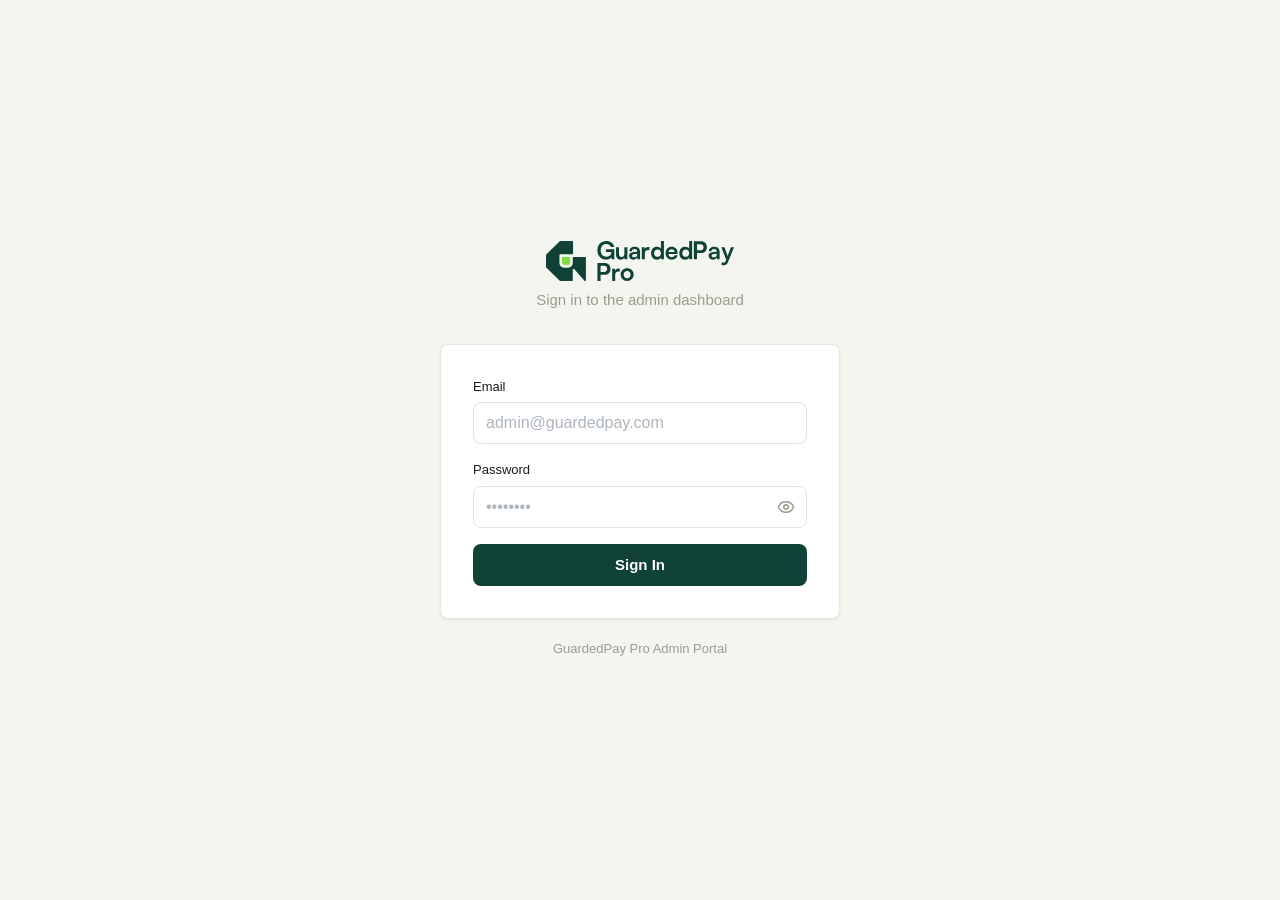
==== index.html @ c4274b9d "Blue design admin dashboard — static preview for UI/UX designer" ====
<!doctype html>
<html lang="en">
  <head>
    <meta charset="UTF-8" />
    <meta name="viewport" content="width=device-width, initial-scale=1.0" />
    <title>GuardedPay Admin Dashboard</title>
    <script type="module" crossorigin src="/assets/index-whF6c4AJ.js"></script>
    <link rel="stylesheet" crossorigin href="/assets/index-BSn85SAq.css">
  </head>
  <body>
    <div id="root"></div>
  </body>
</html>
---- assets/index-BSn85SAq.css ----
@import"https://fonts.googleapis.com/css2?family=Inter:wght@300;400;500;600;700;800;900&display=swap";:root{--gp-green: #27AE60;--gp-green-light: #EAFAF1;--gp-red: #E74C3C;--gp-red-light: #FDEDEC;--gp-orange: #E67E22;--gp-orange-light: #FEF9E7;--gp-white: #FFFFFF;--gp-gray-50: #F5F5F0;--gp-gray-100: #F0F0EA;--gp-gray-200: #E8E8E0;--gp-gray-300: #DEE2E6;--gp-gray-400: #ADB5BD;--gp-gray-500: #6C757D;--gp-gray-600: #495057;--gp-gray-700: #343A40;--gp-gray-800: #212529;--gp-forest: #0F4136;--gp-forest-dark: #0F3D24;--gp-accent: #5BBF4A;--gp-accent-light: #7ED957;--gp-cream: #F5F5F0;--gp-navy: var(--gp-forest);--gp-navy-light: var(--gp-forest-dark);--gp-navy-dark: #0A2D20;--gp-blue: var(--gp-accent);--gp-blue-light: rgba(91, 191, 74, .1);--gp-gray: #9B9B8F;--gp-black: #1A1A1A;--gp-error: #D94040;--gp-warning: #E8A830;--gp-success: #3DA63D;--gp-info: #4A7C8A;--shadow-sm: 0 1px 2px rgba(15, 65, 54, .05);--shadow-md: 0 1px 3px rgba(15, 65, 54, .1), 0 1px 2px rgba(15, 65, 54, .06);--shadow-lg: 0 4px 12px rgba(15, 65, 54, .08);--radius-sm: 4px;--radius-md: 8px;--radius-lg: 12px;--font-primary: -apple-system, BlinkMacSystemFont, "Segoe UI", Roboto, "Helvetica Neue", Arial, sans-serif;--font-family: var(--font-primary);--font-mono: "SF Mono", "Fira Code", "Fira Mono", "Roboto Mono", monospace}body{font-family:var(--font-family);-webkit-font-smoothing:antialiased;-moz-osx-font-smoothing:grayscale}@keyframes gp-pulse{0%,to{opacity:.6}50%{opacity:1}}@keyframes gp-shimmer{0%{background-position:-200% 0}to{background-position:200% 0}}.gp-skeleton{background:linear-gradient(90deg,#e8e8e0 25%,#f0f0ea,#e8e8e0 75%);border-radius:var(--radius-sm);animation:gp-shimmer 1.5s ease-in-out infinite}.gp-badge{display:inline-flex;align-items:center;padding:2px 10px;border-radius:12px;font-size:11px;font-weight:600;line-height:18px;white-space:nowrap}.gp-badge-captured,.gp-badge-completed{background:#3da63d1a;color:var(--gp-success)}.gp-badge-pending{background:#e8a8301a;color:var(--gp-warning)}.gp-badge-failed,.gp-badge-declined{background:#d940401a;color:var(--gp-error)}.gp-badge-refunded{background:#4a7c8a1a;color:var(--gp-info)}.gp-badge-received{background:#e8a8301a;color:var(--gp-warning)}.gp-badge-under_review{background:#4a7c8a1a;color:var(--gp-info)}.gp-badge-won{background:#3da63d1a;color:var(--gp-success)}.gp-badge-lost{background:#d940401a;color:var(--gp-error)}.gp-badge-approved{background:#4a7c8a1a;color:var(--gp-info)}.gp-badge-processing{background:#e8a8301a;color:var(--gp-warning)}.gp-card{background:var(--gp-white);border:1px solid var(--gp-gray-200);border-radius:var(--radius-md);box-shadow:var(--shadow-sm);transition:box-shadow .15s ease}.gp-card:hover{box-shadow:0 4px 12px #0f413614}.gp-stat-card{background:var(--gp-white);border:1px solid var(--gp-gray-200);border-radius:var(--radius-md);padding:20px 24px;box-shadow:var(--shadow-sm);transition:box-shadow .15s ease}.gp-stat-card:hover{box-shadow:0 4px 12px #0f413614}.gp-stat-label{font-size:12px;font-weight:500;color:var(--gp-gray-500);text-transform:uppercase;letter-spacing:.5px;margin-bottom:12px}.gp-stat-value{font-size:32px;font-weight:700;color:var(--gp-gray-800);font-family:var(--font-mono);line-height:1}.gp-stat-sub{font-size:13px;color:var(--gp-gray-500);margin-top:8px}.gp-table{width:100%;font-size:14px}.gp-table th{font-size:12px;font-weight:600;color:var(--gp-gray-500);text-transform:uppercase;letter-spacing:.5px;padding:12px 16px;border-bottom:2px solid var(--gp-gray-200);text-align:left}.gp-table th.right{text-align:right}.gp-table th.center{text-align:center}.gp-table td{font-size:14px;color:var(--gp-gray-600);padding:12px 16px;border-bottom:1px solid var(--gp-gray-100)}.gp-table td.right{text-align:right}.gp-table td.center{text-align:center}.gp-table td.mono{font-family:var(--font-mono);color:var(--gp-gray-800)}.gp-table tbody tr{transition:background-color .1s ease}.gp-table tbody tr:hover{background:var(--gp-gray-50)}.gp-btn-primary{background:var(--gp-forest);color:#fff;padding:8px 16px;border-radius:var(--radius-md);font-size:14px;font-weight:500;border:none;cursor:pointer;transition:all .15s ease}.gp-btn-primary:hover{background:var(--gp-forest-dark);box-shadow:var(--shadow-md)}.gp-btn-secondary{background:var(--gp-white);color:var(--gp-gray-700);padding:8px 16px;border-radius:var(--radius-md);font-size:14px;font-weight:500;border:1px solid var(--gp-gray-300);cursor:pointer;transition:all .15s ease}.gp-btn-secondary:hover{background:var(--gp-gray-50);border-color:var(--gp-gray-400)}.gp-btn-danger{background:var(--gp-error);color:#fff;padding:8px 16px;border-radius:var(--radius-md);font-size:14px;font-weight:500;border:none;cursor:pointer;transition:all .15s ease}.gp-btn-danger:hover{background:#c0392b}.gp-input{background:var(--gp-white);border:1px solid var(--gp-gray-300);border-radius:var(--radius-md);padding:8px 12px;font-size:14px;color:var(--gp-gray-800);transition:border-color .15s ease,box-shadow .15s ease;width:100%}.gp-input::-moz-placeholder{color:var(--gp-gray-400)}.gp-input::placeholder{color:var(--gp-gray-400)}.gp-input:focus{outline:none;border-color:var(--gp-accent);box-shadow:0 0 0 3px #5bbf4a26}.gp-page-title{font-size:24px;font-weight:600;color:var(--gp-gray-800)}.gp-page-subtitle{font-size:14px;color:var(--gp-gray-500);margin-top:4px}.gp-section-title{font-size:14px;font-weight:600;color:var(--gp-gray-700);text-transform:uppercase;letter-spacing:.5px}.gp-money{font-family:var(--font-mono);color:var(--gp-gray-800)}.gp-money-positive{font-family:var(--font-mono);color:var(--gp-success)}.gp-money-negative{font-family:var(--font-mono);color:var(--gp-error)}.gp-cb-safe{color:var(--gp-success);background:#3da63d1a}.gp-cb-warn{color:var(--gp-warning);background:#e8a8301a}.gp-cb-danger{color:var(--gp-error);background:#d940401a;animation:gp-pulse 2s ease-in-out infinite}*,:before,:after{--tw-border-spacing-x: 0;--tw-border-spacing-y: 0;--tw-translate-x: 0;--tw-translate-y: 0;--tw-rotate: 0;--tw-skew-x: 0;--tw-skew-y: 0;--tw-scale-x: 1;--tw-scale-y: 1;--tw-pan-x: ;--tw-pan-y: ;--tw-pinch-zoom: ;--tw-scroll-snap-strictness: proximity;--tw-gradient-from-position: ;--tw-gradient-via-position: ;--tw-gradient-to-position: ;--tw-ordinal: ;--tw-slashed-zero: ;--tw-numeric-figure: ;--tw-numeric-spacing: ;--tw-numeric-fraction: ;--tw-ring-inset: ;--tw-ring-offset-width: 0px;--tw-ring-offset-color: #fff;--tw-ring-color: rgb(59 130 246 / .5);--tw-ring-offset-shadow: 0 0 #0000;--tw-ring-shadow: 0 0 #0000;--tw-shadow: 0 0 #0000;--tw-shadow-colored: 0 0 #0000;--tw-blur: ;--tw-brightness: ;--tw-contrast: ;--tw-grayscale: ;--tw-hue-rotate: ;--tw-invert: ;--tw-saturate: ;--tw-sepia: ;--tw-drop-shadow: ;--tw-backdrop-blur: ;--tw-backdrop-brightness: ;--tw-backdrop-contrast: ;--tw-backdrop-grayscale: ;--tw-backdrop-hue-rotate: ;--tw-backdrop-invert: ;--tw-backdrop-opacity: ;--tw-backdrop-saturate: ;--tw-backdrop-sepia: ;--tw-contain-size: ;--tw-contain-layout: ;--tw-contain-paint: ;--tw-contain-style: }::backdrop{--tw-border-spacing-x: 0;--tw-border-spacing-y: 0;--tw-translate-x: 0;--tw-translate-y: 0;--tw-rotate: 0;--tw-skew-x: 0;--tw-skew-y: 0;--tw-scale-x: 1;--tw-scale-y: 1;--tw-pan-x: ;--tw-pan-y: ;--tw-pinch-zoom: ;--tw-scroll-snap-strictness: proximity;--tw-gradient-from-position: ;--tw-gradient-via-position: ;--tw-gradient-to-position: ;--tw-ordinal: ;--tw-slashed-zero: ;--tw-numeric-figure: ;--tw-numeric-spacing: ;--tw-numeric-fraction: ;--tw-ring-inset: ;--tw-ring-offset-width: 0px;--tw-ring-offset-color: #fff;--tw-ring-color: rgb(59 130 246 / .5);--tw-ring-offset-shadow: 0 0 #0000;--tw-ring-shadow: 0 0 #0000;--tw-shadow: 0 0 #0000;--tw-shadow-colored: 0 0 #0000;--tw-blur: ;--tw-brightness: ;--tw-contrast: ;--tw-grayscale: ;--tw-hue-rotate: ;--tw-invert: ;--tw-saturate: ;--tw-sepia: ;--tw-drop-shadow: ;--tw-backdrop-blur: ;--tw-backdrop-brightness: ;--tw-backdrop-contrast: ;--tw-backdrop-grayscale: ;--tw-backdrop-hue-rotate: ;--tw-backdrop-invert: ;--tw-backdrop-opacity: ;--tw-backdrop-saturate: ;--tw-backdrop-sepia: ;--tw-contain-size: ;--tw-contain-layout: ;--tw-contain-paint: ;--tw-contain-style: }*,:before,:after{box-sizing:border-box;border-width:0;border-style:solid;border-color:#e5e7eb}:before,:after{--tw-content: ""}html,:host{line-height:1.5;-webkit-text-size-adjust:100%;-moz-tab-size:4;-o-tab-size:4;tab-size:4;font-family:ui-sans-serif,system-ui,sans-serif,"Apple Color Emoji","Segoe UI Emoji",Segoe UI Symbol,"Noto Color Emoji";font-feature-settings:normal;font-variation-settings:normal;-webkit-tap-highlight-color:transparent}body{margin:0;line-height:inherit}hr{height:0;color:inherit;border-top-width:1px}abbr:where([title]){-webkit-text-decoration:underline dotted;text-decoration:underline dotted}h1,h2,h3,h4,h5,h6{font-size:inherit;font-weight:inherit}a{color:inherit;text-decoration:inherit}b,strong{font-weight:bolder}code,kbd,samp,pre{font-family:ui-monospace,SFMono-Regular,Menlo,Monaco,Consolas,Liberation Mono,Courier New,monospace;font-feature-settings:normal;font-variation-settings:normal;font-size:1em}small{font-size:80%}sub,sup{font-size:75%;line-height:0;position:relative;vertical-align:baseline}sub{bottom:-.25em}sup{top:-.5em}table{text-indent:0;border-color:inherit;border-collapse:collapse}button,input,optgroup,select,textarea{font-family:inherit;font-feature-settings:inherit;font-variation-settings:inherit;font-size:100%;font-weight:inherit;line-height:inherit;letter-spacing:inherit;color:inherit;margin:0;padding:0}button,select{text-transform:none}button,input:where([type=button]),input:where([type=reset]),input:where([type=submit]){-webkit-appearance:button;background-color:transparent;background-image:none}:-moz-focusring{outline:auto}:-moz-ui-invalid{box-shadow:none}progress{vertical-align:baseline}::-webkit-inner-spin-button,::-webkit-outer-spin-button{height:auto}[type=search]{-webkit-appearance:textfield;outline-offset:-2px}::-webkit-search-decoration{-webkit-appearance:none}::-webkit-file-upload-button{-webkit-appearance:button;font:inherit}summary{display:list-item}blockquote,dl,dd,h1,h2,h3,h4,h5,h6,hr,figure,p,pre{margin:0}fieldset{margin:0;padding:0}legend{padding:0}ol,ul,menu{list-style:none;margin:0;padding:0}dialog{padding:0}textarea{resize:vertical}input::-moz-placeholder,textarea::-moz-placeholder{opacity:1;color:#9ca3af}input::placeholder,textarea::placeholder{opacity:1;color:#9ca3af}button,[role=button]{cursor:pointer}:disabled{cursor:default}img,svg,video,canvas,audio,iframe,embed,object{display:block;vertical-align:middle}img,video{max-width:100%;height:auto}[hidden]:where(:not([hidden=until-found])){display:none}:root{--stripe-purple: 99 91 255;--stripe-purple-dark: 82 74 230;--stripe-purple-light: 118 110 255;--slate-950: 2 6 23;--background: 250 250 252;--foreground: 15 23 42;--border: 226 232 240;--card: 255 255 255;--muted: 248 250 252;--success: 16 185 129;--warning: 245 158 11;--destructive: 239 68 68;--blue: 59 130 246;--indigo: 99 102 241;--purple: 168 85 247;--pink: 236 72 153;--radius: 12px}.dark{--background: 15 23 42;--foreground: 248 250 252;--border: 51 65 85;--card: 30 41 59;--muted: 51 65 85}body{background-color:rgb(var(--background));color:rgb(var(--foreground));font-family:Inter,-apple-system,BlinkMacSystemFont,Segoe UI,sans-serif;-webkit-font-smoothing:antialiased;-moz-osx-font-smoothing:grayscale;font-feature-settings:"cv02","cv03","cv04","cv11"}input,select,textarea{font-size:16px!important}*{-webkit-tap-highlight-color:transparent}.sr-only{position:absolute;width:1px;height:1px;padding:0;margin:-1px;overflow:hidden;clip:rect(0,0,0,0);white-space:nowrap;border-width:0}.static{position:static}.fixed{position:fixed}.absolute{position:absolute}.relative{position:relative}.sticky{position:sticky}.inset-0{top:0;right:0;bottom:0;left:0}.bottom-0{bottom:0}.left-2\.5{left:.625rem}.left-4{left:1rem}.right-6{right:1.5rem}.top-0{top:0}.top-20{top:5rem}.z-50{z-index:50}.col-span-2{grid-column:span 2 / span 2}.col-span-full{grid-column:1 / -1}.mx-2{margin-left:.5rem;margin-right:.5rem}.mx-4{margin-left:1rem;margin-right:1rem}.mx-auto{margin-left:auto;margin-right:auto}.-mb-px{margin-bottom:-1px}.mb-1{margin-bottom:.25rem}.mb-2{margin-bottom:.5rem}.mb-3{margin-bottom:.75rem}.mb-4{margin-bottom:1rem}.mb-6{margin-bottom:1.5rem}.mb-8{margin-bottom:2rem}.ml-2{margin-left:.5rem}.ml-4{margin-left:1rem}.ml-auto{margin-left:auto}.mr-2{margin-right:.5rem}.mr-3{margin-right:.75rem}.mt-0\.5{margin-top:.125rem}.mt-1{margin-top:.25rem}.mt-2{margin-top:.5rem}.mt-3{margin-top:.75rem}.mt-4{margin-top:1rem}.mt-6{margin-top:1.5rem}.block{display:block}.inline-block{display:inline-block}.flex{display:flex}.inline-flex{display:inline-flex}.table{display:table}.grid{display:grid}.hidden{display:none}.aspect-\[9\/19\]{aspect-ratio:9/19}.h-0\.5{height:.125rem}.h-10{height:2.5rem}.h-12{height:3rem}.h-14{height:3.5rem}.h-16{height:4rem}.h-2{height:.5rem}.h-20{height:5rem}.h-24{height:6rem}.h-3{height:.75rem}.h-32{height:8rem}.h-4{height:1rem}.h-5{height:1.25rem}.h-6{height:1.5rem}.h-64{height:16rem}.h-8{height:2rem}.h-full{height:100%}.max-h-96{max-height:24rem}.max-h-\[90vh\]{max-height:90vh}.min-h-\[400px\]{min-height:400px}.min-h-screen{min-height:100vh}.w-0\.5{width:.125rem}.w-1\/2{width:50%}.w-10{width:2.5rem}.w-11{width:2.75rem}.w-12{width:3rem}.w-14{width:3.5rem}.w-16{width:4rem}.w-2{width:.5rem}.w-20{width:5rem}.w-24{width:6rem}.w-3{width:.75rem}.w-3\/4{width:75%}.w-32{width:8rem}.w-4{width:1rem}.w-40{width:10rem}.w-48{width:12rem}.w-5{width:1.25rem}.w-6{width:1.5rem}.w-64{width:16rem}.w-72{width:18rem}.w-8{width:2rem}.w-80{width:20rem}.w-auto{width:auto}.w-full{width:100%}.min-w-0{min-width:0px}.min-w-full{min-width:100%}.max-w-3xl{max-width:48rem}.max-w-7xl{max-width:80rem}.max-w-lg{max-width:32rem}.max-w-md{max-width:28rem}.flex-1{flex:1 1 0%}.flex-shrink-0{flex-shrink:0}.translate-x-1{--tw-translate-x: .25rem;transform:translate(var(--tw-translate-x),var(--tw-translate-y)) rotate(var(--tw-rotate)) skew(var(--tw-skew-x)) skewY(var(--tw-skew-y)) scaleX(var(--tw-scale-x)) scaleY(var(--tw-scale-y))}.translate-x-7{--tw-translate-x: 1.75rem;transform:translate(var(--tw-translate-x),var(--tw-translate-y)) rotate(var(--tw-rotate)) skew(var(--tw-skew-x)) skewY(var(--tw-skew-y)) scaleX(var(--tw-scale-x)) scaleY(var(--tw-scale-y))}.transform{transform:translate(var(--tw-translate-x),var(--tw-translate-y)) rotate(var(--tw-rotate)) skew(var(--tw-skew-x)) skewY(var(--tw-skew-y)) scaleX(var(--tw-scale-x)) scaleY(var(--tw-scale-y))}@keyframes pulse{50%{opacity:.5}}.animate-pulse{animation:pulse 2s cubic-bezier(.4,0,.6,1) infinite}@keyframes spin{to{transform:rotate(360deg)}}.animate-spin{animation:spin 1s linear infinite}.cursor-pointer{cursor:pointer}.list-inside{list-style-position:inside}.list-disc{list-style-type:disc}.appearance-none{-webkit-appearance:none;-moz-appearance:none;appearance:none}.grid-cols-1{grid-template-columns:repeat(1,minmax(0,1fr))}.grid-cols-2{grid-template-columns:repeat(2,minmax(0,1fr))}.grid-cols-3{grid-template-columns:repeat(3,minmax(0,1fr))}.grid-cols-4{grid-template-columns:repeat(4,minmax(0,1fr))}.grid-cols-5{grid-template-columns:repeat(5,minmax(0,1fr))}.flex-col{flex-direction:column}.flex-wrap{flex-wrap:wrap}.items-start{align-items:flex-start}.items-end{align-items:flex-end}.items-center{align-items:center}.justify-end{justify-content:flex-end}.justify-center{justify-content:center}.justify-between{justify-content:space-between}.gap-1{gap:.25rem}.gap-2{gap:.5rem}.gap-3{gap:.75rem}.gap-4{gap:1rem}.gap-6{gap:1.5rem}.space-y-2>:not([hidden])~:not([hidden]){--tw-space-y-reverse: 0;margin-top:calc(.5rem * calc(1 - var(--tw-space-y-reverse)));margin-bottom:calc(.5rem * var(--tw-space-y-reverse))}.space-y-3>:not([hidden])~:not([hidden]){--tw-space-y-reverse: 0;margin-top:calc(.75rem * calc(1 - var(--tw-space-y-reverse)));margin-bottom:calc(.75rem * var(--tw-space-y-reverse))}.space-y-4>:not([hidden])~:not([hidden]){--tw-space-y-reverse: 0;margin-top:calc(1rem * calc(1 - var(--tw-space-y-reverse)));margin-bottom:calc(1rem * var(--tw-space-y-reverse))}.space-y-5>:not([hidden])~:not([hidden]){--tw-space-y-reverse: 0;margin-top:calc(1.25rem * calc(1 - var(--tw-space-y-reverse)));margin-bottom:calc(1.25rem * var(--tw-space-y-reverse))}.space-y-6>:not([hidden])~:not([hidden]){--tw-space-y-reverse: 0;margin-top:calc(1.5rem * calc(1 - var(--tw-space-y-reverse)));margin-bottom:calc(1.5rem * var(--tw-space-y-reverse))}.space-y-8>:not([hidden])~:not([hidden]){--tw-space-y-reverse: 0;margin-top:calc(2rem * calc(1 - var(--tw-space-y-reverse)));margin-bottom:calc(2rem * var(--tw-space-y-reverse))}.divide-y>:not([hidden])~:not([hidden]){--tw-divide-y-reverse: 0;border-top-width:calc(1px * calc(1 - var(--tw-divide-y-reverse)));border-bottom-width:calc(1px * var(--tw-divide-y-reverse))}.divide-gray-200>:not([hidden])~:not([hidden]){--tw-divide-opacity: 1;border-color:rgb(229 231 235 / var(--tw-divide-opacity, 1))}.divide-slate-200>:not([hidden])~:not([hidden]){--tw-divide-opacity: 1;border-color:rgb(226 232 240 / var(--tw-divide-opacity, 1))}.divide-slate-800>:not([hidden])~:not([hidden]){--tw-divide-opacity: 1;border-color:rgb(30 41 59 / var(--tw-divide-opacity, 1))}.overflow-hidden{overflow:hidden}.overflow-x-auto{overflow-x:auto}.overflow-y-auto{overflow-y:auto}.truncate{overflow:hidden;text-overflow:ellipsis;white-space:nowrap}.whitespace-nowrap{white-space:nowrap}.whitespace-pre-wrap{white-space:pre-wrap}.break-all{word-break:break-all}.rounded{border-radius:.25rem}.rounded-2xl{border-radius:1rem}.rounded-full{border-radius:9999px}.rounded-lg{border-radius:var(--radius)}.rounded-md{border-radius:calc(var(--radius) - 2px)}.rounded-xl{border-radius:.75rem}.rounded-t{border-top-left-radius:.25rem;border-top-right-radius:.25rem}.rounded-t-2xl{border-top-left-radius:1rem;border-top-right-radius:1rem}.border{border-width:1px}.border-2{border-width:2px}.border-8{border-width:8px}.border-b{border-bottom-width:1px}.border-b-2{border-bottom-width:2px}.border-t{border-top-width:1px}.border-dashed{border-style:dashed}.border-amber-200{--tw-border-opacity: 1;border-color:rgb(253 230 138 / var(--tw-border-opacity, 1))}.border-blue-500\/30{border-color:#3b82f64d}.border-emerald-200{--tw-border-opacity: 1;border-color:rgb(167 243 208 / var(--tw-border-opacity, 1))}.border-emerald-500\/30{border-color:#10b9814d}.border-gray-100{--tw-border-opacity: 1;border-color:rgb(243 244 246 / var(--tw-border-opacity, 1))}.border-gray-200{--tw-border-opacity: 1;border-color:rgb(229 231 235 / var(--tw-border-opacity, 1))}.border-gray-300{--tw-border-opacity: 1;border-color:rgb(209 213 219 / var(--tw-border-opacity, 1))}.border-green-200{--tw-border-opacity: 1;border-color:rgb(187 247 208 / var(--tw-border-opacity, 1))}.border-indigo-200{--tw-border-opacity: 1;border-color:rgb(199 210 254 / var(--tw-border-opacity, 1))}.border-indigo-600{--tw-border-opacity: 1;border-color:rgb(79 70 229 / var(--tw-border-opacity, 1))}.border-primary{--tw-border-opacity: 1;border-color:hsl(var(--primary) / var(--tw-border-opacity, 1))}.border-purple-500\/30{border-color:#a855f74d}.border-red-200{--tw-border-opacity: 1;border-color:rgb(254 202 202 / var(--tw-border-opacity, 1))}.border-red-500\/30{border-color:#ef44444d}.border-red-500\/50{border-color:#ef444480}.border-slate-100{--tw-border-opacity: 1;border-color:rgb(241 245 249 / var(--tw-border-opacity, 1))}.border-slate-200{--tw-border-opacity: 1;border-color:rgb(226 232 240 / var(--tw-border-opacity, 1))}.border-slate-300{--tw-border-opacity: 1;border-color:rgb(203 213 225 / var(--tw-border-opacity, 1))}.border-slate-400\/30{border-color:#94a3b84d}.border-slate-500\/30{border-color:#64748b4d}.border-slate-700\/50{border-color:#33415580}.border-slate-800{--tw-border-opacity: 1;border-color:rgb(30 41 59 / var(--tw-border-opacity, 1))}.border-transparent{border-color:transparent}.border-yellow-200{--tw-border-opacity: 1;border-color:rgb(254 240 138 / var(--tw-border-opacity, 1))}.border-yellow-500\/30{border-color:#eab3084d}.bg-\[\#0B0F19\]{--tw-bg-opacity: 1;background-color:rgb(11 15 25 / var(--tw-bg-opacity, 1))}.bg-\[\#0a0e14\]{--tw-bg-opacity: 1;background-color:rgb(10 14 20 / var(--tw-bg-opacity, 1))}.bg-\[rgb\(var\(--background\)\)\]{background-color:rgb(var(--background))}.bg-amber-50{--tw-bg-opacity: 1;background-color:rgb(255 251 235 / var(--tw-bg-opacity, 1))}.bg-amber-50\/50{background-color:#fffbeb80}.bg-black{--tw-bg-opacity: 1;background-color:rgb(0 0 0 / var(--tw-bg-opacity, 1))}.bg-black\/50{background-color:#00000080}.bg-blue-50{--tw-bg-opacity: 1;background-color:rgb(239 246 255 / var(--tw-bg-opacity, 1))}.bg-blue-500\/10{background-color:#3b82f61a}.bg-blue-600{--tw-bg-opacity: 1;background-color:rgb(37 99 235 / var(--tw-bg-opacity, 1))}.bg-destructive\/10{background-color:hsl(var(--destructive) / .1)}.bg-emerald-50{--tw-bg-opacity: 1;background-color:rgb(236 253 245 / var(--tw-bg-opacity, 1))}.bg-emerald-500{--tw-bg-opacity: 1;background-color:rgb(16 185 129 / var(--tw-bg-opacity, 1))}.bg-emerald-500\/10{background-color:#10b9811a}.bg-gray-100{--tw-bg-opacity: 1;background-color:rgb(243 244 246 / var(--tw-bg-opacity, 1))}.bg-gray-200{--tw-bg-opacity: 1;background-color:rgb(229 231 235 / var(--tw-bg-opacity, 1))}.bg-gray-400{--tw-bg-opacity: 1;background-color:rgb(156 163 175 / var(--tw-bg-opacity, 1))}.bg-gray-50{--tw-bg-opacity: 1;background-color:rgb(249 250 251 / var(--tw-bg-opacity, 1))}.bg-gray-600{--tw-bg-opacity: 1;background-color:rgb(75 85 99 / var(--tw-bg-opacity, 1))}.bg-green-100{--tw-bg-opacity: 1;background-color:rgb(220 252 231 / var(--tw-bg-opacity, 1))}.bg-green-300{--tw-bg-opacity: 1;background-color:rgb(134 239 172 / var(--tw-bg-opacity, 1))}.bg-green-50{--tw-bg-opacity: 1;background-color:rgb(240 253 244 / var(--tw-bg-opacity, 1))}.bg-green-600{--tw-bg-opacity: 1;background-color:rgb(22 163 74 / var(--tw-bg-opacity, 1))}.bg-indigo-100{--tw-bg-opacity: 1;background-color:rgb(224 231 255 / var(--tw-bg-opacity, 1))}.bg-indigo-50{--tw-bg-opacity: 1;background-color:rgb(238 242 255 / var(--tw-bg-opacity, 1))}.bg-indigo-600{--tw-bg-opacity: 1;background-color:rgb(79 70 229 / var(--tw-bg-opacity, 1))}.bg-primary{--tw-bg-opacity: 1;background-color:hsl(var(--primary) / var(--tw-bg-opacity, 1))}.bg-primary\/5{background-color:hsl(var(--primary) / .05)}.bg-purple-100{--tw-bg-opacity: 1;background-color:rgb(243 232 255 / var(--tw-bg-opacity, 1))}.bg-purple-50{--tw-bg-opacity: 1;background-color:rgb(250 245 255 / var(--tw-bg-opacity, 1))}.bg-purple-500\/10{background-color:#a855f71a}.bg-purple-600{--tw-bg-opacity: 1;background-color:rgb(147 51 234 / var(--tw-bg-opacity, 1))}.bg-red-100{--tw-bg-opacity: 1;background-color:rgb(254 226 226 / var(--tw-bg-opacity, 1))}.bg-red-300{--tw-bg-opacity: 1;background-color:rgb(252 165 165 / var(--tw-bg-opacity, 1))}.bg-red-50{--tw-bg-opacity: 1;background-color:rgb(254 242 242 / var(--tw-bg-opacity, 1))}.bg-red-500{--tw-bg-opacity: 1;background-color:rgb(239 68 68 / var(--tw-bg-opacity, 1))}.bg-red-500\/10{background-color:#ef44441a}.bg-red-600{--tw-bg-opacity: 1;background-color:rgb(220 38 38 / var(--tw-bg-opacity, 1))}.bg-slate-100{--tw-bg-opacity: 1;background-color:rgb(241 245 249 / var(--tw-bg-opacity, 1))}.bg-slate-200{--tw-bg-opacity: 1;background-color:rgb(226 232 240 / var(--tw-bg-opacity, 1))}.bg-slate-400\/10{background-color:#94a3b81a}.bg-slate-50{--tw-bg-opacity: 1;background-color:rgb(248 250 252 / var(--tw-bg-opacity, 1))}.bg-slate-500\/10{background-color:#64748b1a}.bg-slate-700{--tw-bg-opacity: 1;background-color:rgb(51 65 85 / var(--tw-bg-opacity, 1))}.bg-slate-800\/50{background-color:#1e293b80}.bg-slate-900\/50{background-color:#0f172a80}.bg-success\/10{background-color:hsl(var(--success) / .1)}.bg-warning\/10{background-color:hsl(var(--warning) / .1)}.bg-white{--tw-bg-opacity: 1;background-color:rgb(255 255 255 / var(--tw-bg-opacity, 1))}.bg-white\/20{background-color:#fff3}.bg-white\/30{background-color:#ffffff4d}.bg-yellow-100{--tw-bg-opacity: 1;background-color:rgb(254 249 195 / var(--tw-bg-opacity, 1))}.bg-yellow-300{--tw-bg-opacity: 1;background-color:rgb(253 224 71 / var(--tw-bg-opacity, 1))}.bg-yellow-50{--tw-bg-opacity: 1;background-color:rgb(254 252 232 / var(--tw-bg-opacity, 1))}.bg-yellow-500\/10{background-color:#eab3081a}.bg-yellow-600{--tw-bg-opacity: 1;background-color:rgb(202 138 4 / var(--tw-bg-opacity, 1))}.bg-opacity-20{--tw-bg-opacity: .2}.bg-opacity-50{--tw-bg-opacity: .5}.bg-gradient-to-br{background-image:linear-gradient(to bottom right,var(--tw-gradient-stops))}.bg-gradient-to-r{background-image:linear-gradient(to right,var(--tw-gradient-stops))}.bg-gradient-to-t{background-image:linear-gradient(to top,var(--tw-gradient-stops))}.from-blue-600{--tw-gradient-from: #2563eb var(--tw-gradient-from-position);--tw-gradient-to: rgb(37 99 235 / 0) var(--tw-gradient-to-position);--tw-gradient-stops: var(--tw-gradient-from), var(--tw-gradient-to)}.from-emerald-500{--tw-gradient-from: #10b981 var(--tw-gradient-from-position);--tw-gradient-to: rgb(16 185 129 / 0) var(--tw-gradient-to-position);--tw-gradient-stops: var(--tw-gradient-from), var(--tw-gradient-to)}.from-indigo-500{--tw-gradient-from: #6366f1 var(--tw-gradient-from-position);--tw-gradient-to: rgb(99 102 241 / 0) var(--tw-gradient-to-position);--tw-gradient-stops: var(--tw-gradient-from), var(--tw-gradient-to)}.to-blue-400{--tw-gradient-to: #60a5fa var(--tw-gradient-to-position)}.to-emerald-300{--tw-gradient-to: #6ee7b7 var(--tw-gradient-to-position)}.to-purple-600{--tw-gradient-to: #9333ea var(--tw-gradient-to-position)}.p-1{padding:.25rem}.p-12{padding:3rem}.p-2\.5{padding:.625rem}.p-3{padding:.75rem}.p-4{padding:1rem}.p-5{padding:1.25rem}.p-6{padding:1.5rem}.p-8{padding:2rem}.\!py-16{padding-top:4rem!important;padding-bottom:4rem!important}.px-2{padding-left:.5rem;padding-right:.5rem}.px-2\.5{padding-left:.625rem;padding-right:.625rem}.px-3{padding-left:.75rem;padding-right:.75rem}.px-4{padding-left:1rem;padding-right:1rem}.px-5{padding-left:1.25rem;padding-right:1.25rem}.px-6{padding-left:1.5rem;padding-right:1.5rem}.py-0\.5{padding-top:.125rem;padding-bottom:.125rem}.py-1{padding-top:.25rem;padding-bottom:.25rem}.py-1\.5{padding-top:.375rem;padding-bottom:.375rem}.py-12{padding-top:3rem;padding-bottom:3rem}.py-2{padding-top:.5rem;padding-bottom:.5rem}.py-2\.5{padding-top:.625rem;padding-bottom:.625rem}.py-3{padding-top:.75rem;padding-bottom:.75rem}.py-4{padding-top:1rem;padding-bottom:1rem}.pb-6{padding-bottom:1.5rem}.pl-10{padding-left:2.5rem}.pt-4{padding-top:1rem}.pt-6{padding-top:1.5rem}.text-left{text-align:left}.text-center{text-align:center}.text-right{text-align:right}.font-mono{font-family:ui-monospace,SFMono-Regular,Menlo,Monaco,Consolas,Liberation Mono,Courier New,monospace}.text-2xl{font-size:1.5rem;line-height:2rem}.text-3xl{font-size:1.875rem;line-height:2.25rem}.text-4xl{font-size:2.25rem;line-height:2.5rem}.text-5xl{font-size:3rem;line-height:1}.text-\[10px\]{font-size:10px}.text-lg{font-size:1.125rem;line-height:1.75rem}.text-sm{font-size:.875rem;line-height:1.25rem}.text-xl{font-size:1.25rem;line-height:1.75rem}.text-xs{font-size:.75rem;line-height:1rem}.font-black{font-weight:900}.font-bold{font-weight:700}.font-medium{font-weight:500}.font-semibold{font-weight:600}.uppercase{text-transform:uppercase}.capitalize{text-transform:capitalize}.leading-relaxed{line-height:1.625}.tracking-wider{letter-spacing:.05em}.text-amber-500{--tw-text-opacity: 1;color:rgb(245 158 11 / var(--tw-text-opacity, 1))}.text-amber-600{--tw-text-opacity: 1;color:rgb(217 119 6 / var(--tw-text-opacity, 1))}.text-amber-700{--tw-text-opacity: 1;color:rgb(180 83 9 / var(--tw-text-opacity, 1))}.text-amber-800{--tw-text-opacity: 1;color:rgb(146 64 14 / var(--tw-text-opacity, 1))}.text-blue-400{--tw-text-opacity: 1;color:rgb(96 165 250 / var(--tw-text-opacity, 1))}.text-blue-500{--tw-text-opacity: 1;color:rgb(59 130 246 / var(--tw-text-opacity, 1))}.text-blue-600{--tw-text-opacity: 1;color:rgb(37 99 235 / var(--tw-text-opacity, 1))}.text-blue-700{--tw-text-opacity: 1;color:rgb(29 78 216 / var(--tw-text-opacity, 1))}.text-destructive{--tw-text-opacity: 1;color:hsl(var(--destructive) / var(--tw-text-opacity, 1))}.text-emerald-500{--tw-text-opacity: 1;color:rgb(16 185 129 / var(--tw-text-opacity, 1))}.text-emerald-600{--tw-text-opacity: 1;color:rgb(5 150 105 / var(--tw-text-opacity, 1))}.text-emerald-700{--tw-text-opacity: 1;color:rgb(4 120 87 / var(--tw-text-opacity, 1))}.text-emerald-800{--tw-text-opacity: 1;color:rgb(6 95 70 / var(--tw-text-opacity, 1))}.text-gray-400{--tw-text-opacity: 1;color:rgb(156 163 175 / var(--tw-text-opacity, 1))}.text-gray-500{--tw-text-opacity: 1;color:rgb(107 114 128 / var(--tw-text-opacity, 1))}.text-gray-600{--tw-text-opacity: 1;color:rgb(75 85 99 / var(--tw-text-opacity, 1))}.text-gray-700{--tw-text-opacity: 1;color:rgb(55 65 81 / var(--tw-text-opacity, 1))}.text-gray-800{--tw-text-opacity: 1;color:rgb(31 41 55 / var(--tw-text-opacity, 1))}.text-gray-900{--tw-text-opacity: 1;color:rgb(17 24 39 / var(--tw-text-opacity, 1))}.text-green-600{--tw-text-opacity: 1;color:rgb(22 163 74 / var(--tw-text-opacity, 1))}.text-green-700{--tw-text-opacity: 1;color:rgb(21 128 61 / var(--tw-text-opacity, 1))}.text-green-800{--tw-text-opacity: 1;color:rgb(22 101 52 / var(--tw-text-opacity, 1))}.text-indigo-100{--tw-text-opacity: 1;color:rgb(224 231 255 / var(--tw-text-opacity, 1))}.text-indigo-600{--tw-text-opacity: 1;color:rgb(79 70 229 / var(--tw-text-opacity, 1))}.text-indigo-700{--tw-text-opacity: 1;color:rgb(67 56 202 / var(--tw-text-opacity, 1))}.text-indigo-800{--tw-text-opacity: 1;color:rgb(55 48 163 / var(--tw-text-opacity, 1))}.text-indigo-900{--tw-text-opacity: 1;color:rgb(49 46 129 / var(--tw-text-opacity, 1))}.text-orange-500{--tw-text-opacity: 1;color:rgb(249 115 22 / var(--tw-text-opacity, 1))}.text-orange-600{--tw-text-opacity: 1;color:rgb(234 88 12 / var(--tw-text-opacity, 1))}.text-primary{--tw-text-opacity: 1;color:hsl(var(--primary) / var(--tw-text-opacity, 1))}.text-purple-500{--tw-text-opacity: 1;color:rgb(168 85 247 / var(--tw-text-opacity, 1))}.text-purple-600{--tw-text-opacity: 1;color:rgb(147 51 234 / var(--tw-text-opacity, 1))}.text-purple-700{--tw-text-opacity: 1;color:rgb(126 34 206 / var(--tw-text-opacity, 1))}.text-purple-800{--tw-text-opacity: 1;color:rgb(107 33 168 / var(--tw-text-opacity, 1))}.text-red-400{--tw-text-opacity: 1;color:rgb(248 113 113 / var(--tw-text-opacity, 1))}.text-red-500{--tw-text-opacity: 1;color:rgb(239 68 68 / var(--tw-text-opacity, 1))}.text-red-600{--tw-text-opacity: 1;color:rgb(220 38 38 / var(--tw-text-opacity, 1))}.text-red-700{--tw-text-opacity: 1;color:rgb(185 28 28 / var(--tw-text-opacity, 1))}.text-red-800{--tw-text-opacity: 1;color:rgb(153 27 27 / var(--tw-text-opacity, 1))}.text-slate-100{--tw-text-opacity: 1;color:rgb(241 245 249 / var(--tw-text-opacity, 1))}.text-slate-300{--tw-text-opacity: 1;color:rgb(203 213 225 / var(--tw-text-opacity, 1))}.text-slate-400{--tw-text-opacity: 1;color:rgb(148 163 184 / var(--tw-text-opacity, 1))}.text-slate-500{--tw-text-opacity: 1;color:rgb(100 116 139 / var(--tw-text-opacity, 1))}.text-slate-600{--tw-text-opacity: 1;color:rgb(71 85 105 / var(--tw-text-opacity, 1))}.text-slate-700{--tw-text-opacity: 1;color:rgb(51 65 85 / var(--tw-text-opacity, 1))}.text-slate-900{--tw-text-opacity: 1;color:rgb(15 23 42 / var(--tw-text-opacity, 1))}.text-success{--tw-text-opacity: 1;color:hsl(var(--success) / var(--tw-text-opacity, 1))}.text-warning{--tw-text-opacity: 1;color:hsl(var(--warning) / var(--tw-text-opacity, 1))}.text-white{--tw-text-opacity: 1;color:rgb(255 255 255 / var(--tw-text-opacity, 1))}.text-yellow-500{--tw-text-opacity: 1;color:rgb(234 179 8 / var(--tw-text-opacity, 1))}.text-yellow-600{--tw-text-opacity: 1;color:rgb(202 138 4 / var(--tw-text-opacity, 1))}.text-yellow-800{--tw-text-opacity: 1;color:rgb(133 77 14 / var(--tw-text-opacity, 1))}.underline{text-decoration-line:underline}.accent-blue-500{accent-color:#3b82f6}.accent-emerald-500{accent-color:#10b981}.accent-primary{accent-color:hsl(var(--primary) / 1)}.accent-red-500{accent-color:#ef4444}.shadow{--tw-shadow: 0 1px 3px 0 rgb(0 0 0 / .1), 0 1px 2px -1px rgb(0 0 0 / .1);--tw-shadow-colored: 0 1px 3px 0 var(--tw-shadow-color), 0 1px 2px -1px var(--tw-shadow-color);box-shadow:var(--tw-ring-offset-shadow, 0 0 #0000),var(--tw-ring-shadow, 0 0 #0000),var(--tw-shadow)}.shadow-2xl{--tw-shadow: 0 25px 50px -12px rgb(0 0 0 / .25);--tw-shadow-colored: 0 25px 50px -12px var(--tw-shadow-color);box-shadow:var(--tw-ring-offset-shadow, 0 0 #0000),var(--tw-ring-shadow, 0 0 #0000),var(--tw-shadow)}.shadow-lg{--tw-shadow: 0 10px 15px -3px rgb(0 0 0 / .1), 0 4px 6px -4px rgb(0 0 0 / .1);--tw-shadow-colored: 0 10px 15px -3px var(--tw-shadow-color), 0 4px 6px -4px var(--tw-shadow-color);box-shadow:var(--tw-ring-offset-shadow, 0 0 #0000),var(--tw-ring-shadow, 0 0 #0000),var(--tw-shadow)}.shadow-xl{--tw-shadow: 0 20px 25px -5px rgb(0 0 0 / .1), 0 8px 10px -6px rgb(0 0 0 / .1);--tw-shadow-colored: 0 20px 25px -5px var(--tw-shadow-color), 0 8px 10px -6px var(--tw-shadow-color);box-shadow:var(--tw-ring-offset-shadow, 0 0 #0000),var(--tw-ring-shadow, 0 0 #0000),var(--tw-shadow)}.ring-4{--tw-ring-offset-shadow: var(--tw-ring-inset) 0 0 0 var(--tw-ring-offset-width) var(--tw-ring-offset-color);--tw-ring-shadow: var(--tw-ring-inset) 0 0 0 calc(4px + var(--tw-ring-offset-width)) var(--tw-ring-color);box-shadow:var(--tw-ring-offset-shadow),var(--tw-ring-shadow),var(--tw-shadow, 0 0 #0000)}.ring-indigo-100{--tw-ring-opacity: 1;--tw-ring-color: rgb(224 231 255 / var(--tw-ring-opacity, 1))}.ring-white{--tw-ring-opacity: 1;--tw-ring-color: rgb(255 255 255 / var(--tw-ring-opacity, 1))}.blur{--tw-blur: blur(8px);filter:var(--tw-blur) var(--tw-brightness) var(--tw-contrast) var(--tw-grayscale) var(--tw-hue-rotate) var(--tw-invert) var(--tw-saturate) var(--tw-sepia) var(--tw-drop-shadow)}.filter{filter:var(--tw-blur) var(--tw-brightness) var(--tw-contrast) var(--tw-grayscale) var(--tw-hue-rotate) var(--tw-invert) var(--tw-saturate) var(--tw-sepia) var(--tw-drop-shadow)}.backdrop-blur-sm{--tw-backdrop-blur: blur(4px);-webkit-backdrop-filter:var(--tw-backdrop-blur) var(--tw-backdrop-brightness) var(--tw-backdrop-contrast) var(--tw-backdrop-grayscale) var(--tw-backdrop-hue-rotate) var(--tw-backdrop-invert) var(--tw-backdrop-opacity) var(--tw-backdrop-saturate) var(--tw-backdrop-sepia);backdrop-filter:var(--tw-backdrop-blur) var(--tw-backdrop-brightness) var(--tw-backdrop-contrast) var(--tw-backdrop-grayscale) var(--tw-backdrop-hue-rotate) var(--tw-backdrop-invert) var(--tw-backdrop-opacity) var(--tw-backdrop-saturate) var(--tw-backdrop-sepia)}.transition{transition-property:color,background-color,border-color,text-decoration-color,fill,stroke,opacity,box-shadow,transform,filter,backdrop-filter;transition-timing-function:cubic-bezier(.4,0,.2,1);transition-duration:.15s}.transition-all{transition-property:all;transition-timing-function:cubic-bezier(.4,0,.2,1);transition-duration:.15s}.transition-colors{transition-property:color,background-color,border-color,text-decoration-color,fill,stroke;transition-timing-function:cubic-bezier(.4,0,.2,1);transition-duration:.15s}.transition-transform{transition-property:transform;transition-timing-function:cubic-bezier(.4,0,.2,1);transition-duration:.15s}.duration-200{transition-duration:.2s}.duration-300{transition-duration:.3s}.ease-out{transition-timing-function:cubic-bezier(0,0,.2,1)}.card-fintech{border-radius:.75rem;border-width:1px;--tw-border-opacity: 1;border-color:rgb(226 232 240 / var(--tw-border-opacity, 1));--tw-bg-opacity: 1;background-color:rgb(255 255 255 / var(--tw-bg-opacity, 1));box-shadow:0 0 0 1px #00000005,0 2px 4px #0000000a,0 8px 16px #0000000a}.btn-fintech-primary{transform:translate(var(--tw-translate-x),var(--tw-translate-y)) rotate(var(--tw-rotate)) skew(var(--tw-skew-x)) skewY(var(--tw-skew-y)) scaleX(var(--tw-scale-x)) scaleY(var(--tw-scale-y));border-radius:var(--radius);background-color:rgb(var(--stripe-purple));padding:.75rem 1.5rem;font-weight:600;--tw-text-opacity: 1;color:rgb(255 255 255 / var(--tw-text-opacity, 1));transition-property:all;transition-timing-function:cubic-bezier(.4,0,.2,1);transition-duration:.15s;box-shadow:0 0 0 1px #00000005,0 2px 4px #0000000a,0 8px 16px #0000000a}.btn-fintech-primary:hover{--tw-translate-y: -.125rem;transform:translate(var(--tw-translate-x),var(--tw-translate-y)) rotate(var(--tw-rotate)) skew(var(--tw-skew-x)) skewY(var(--tw-skew-y)) scaleX(var(--tw-scale-x)) scaleY(var(--tw-scale-y));background-color:rgb(var(--stripe-purple-dark));box-shadow:0 0 0 1px #0000000a,0 4px 8px #0000000f,0 12px 24px #0000000f}.btn-fintech-primary:active{--tw-translate-y: 0px;transform:translate(var(--tw-translate-x),var(--tw-translate-y)) rotate(var(--tw-rotate)) skew(var(--tw-skew-x)) skewY(var(--tw-skew-y)) scaleX(var(--tw-scale-x)) scaleY(var(--tw-scale-y))}.btn-fintech-secondary{border-radius:var(--radius);border-width:1px;--tw-border-opacity: 1;border-color:rgb(226 232 240 / var(--tw-border-opacity, 1));--tw-bg-opacity: 1;background-color:rgb(255 255 255 / var(--tw-bg-opacity, 1));padding:.75rem 1.5rem;font-weight:600;--tw-text-opacity: 1;color:rgb(51 65 85 / var(--tw-text-opacity, 1));transition-property:all;transition-timing-function:cubic-bezier(.4,0,.2,1);transition-duration:.15s;box-shadow:0 0 0 1px #00000005,0 2px 4px #0000000a,0 8px 16px #0000000a}.btn-fintech-secondary:hover{--tw-bg-opacity: 1;background-color:rgb(248 250 252 / var(--tw-bg-opacity, 1));box-shadow:0 0 0 1px #0000000a,0 4px 8px #0000000f,0 12px 24px #0000000f}.btn-fintech-ghost{border-radius:var(--radius);background-color:transparent;padding:.75rem 1.5rem;font-weight:600;--tw-text-opacity: 1;color:rgb(51 65 85 / var(--tw-text-opacity, 1));transition-property:all;transition-timing-function:cubic-bezier(.4,0,.2,1);transition-duration:.15s}.btn-fintech-ghost:hover{--tw-bg-opacity: 1;background-color:rgb(241 245 249 / var(--tw-bg-opacity, 1))}.input-fintech{width:100%;border-radius:.75rem;border-width:1px;--tw-border-opacity: 1;border-color:rgb(226 232 240 / var(--tw-border-opacity, 1));--tw-bg-opacity: 1;background-color:rgb(255 255 255 / var(--tw-bg-opacity, 1));padding:.75rem 1rem;--tw-text-opacity: 1;color:rgb(15 23 42 / var(--tw-text-opacity, 1))}.input-fintech::-moz-placeholder{--tw-placeholder-opacity: 1;color:rgb(148 163 184 / var(--tw-placeholder-opacity, 1))}.input-fintech::placeholder{--tw-placeholder-opacity: 1;color:rgb(148 163 184 / var(--tw-placeholder-opacity, 1))}.input-fintech{transition-property:all;transition-timing-function:cubic-bezier(.4,0,.2,1);transition-duration:.15s;box-shadow:0 0 0 1px #00000005,0 2px 4px #0000000a,0 8px 16px #0000000a}.input-fintech:focus{border-color:rgb(var(--stripe-purple));outline:2px solid transparent;outline-offset:2px;--tw-ring-offset-shadow: var(--tw-ring-inset) 0 0 0 var(--tw-ring-offset-width) var(--tw-ring-offset-color);--tw-ring-shadow: var(--tw-ring-inset) 0 0 0 calc(2px + var(--tw-ring-offset-width)) var(--tw-ring-color);box-shadow:var(--tw-ring-offset-shadow),var(--tw-ring-shadow),var(--tw-shadow, 0 0 #0000);--tw-ring-color: rgb(var(--stripe-purple));--tw-ring-opacity: .2}.table-fintech{width:100%;font-size:.875rem;line-height:1.25rem}.table-fintech thead{border-bottom-width:2px;--tw-border-opacity: 1;border-color:rgb(226 232 240 / var(--tw-border-opacity, 1));--tw-bg-opacity: 1;background-color:rgb(248 250 252 / var(--tw-bg-opacity, 1))}.table-fintech th{padding:1rem 1.5rem;text-align:left;font-size:.75rem;line-height:1rem;font-weight:700;text-transform:uppercase;letter-spacing:.05em;--tw-text-opacity: 1;color:rgb(71 85 105 / var(--tw-text-opacity, 1))}.table-fintech td{border-bottom-width:1px;--tw-border-opacity: 1;border-color:rgb(241 245 249 / var(--tw-border-opacity, 1));padding:1rem 1.5rem;font-size:.875rem;line-height:1.25rem;--tw-text-opacity: 1;color:rgb(15 23 42 / var(--tw-text-opacity, 1))}.table-fintech tbody tr{cursor:pointer;transition-property:color,background-color,border-color,text-decoration-color,fill,stroke;transition-timing-function:cubic-bezier(.4,0,.2,1);transition-duration:.15s}.table-fintech tbody tr:hover{--tw-bg-opacity: 1;background-color:rgb(248 250 252 / var(--tw-bg-opacity, 1))}.badge-fintech-success{display:inline-flex;align-items:center;gap:.375rem;border-radius:9999px;border-width:1px;--tw-border-opacity: 1;border-color:rgb(167 243 208 / var(--tw-border-opacity, 1));--tw-bg-opacity: 1;background-color:rgb(236 253 245 / var(--tw-bg-opacity, 1));padding:.25rem .75rem;font-size:.75rem;line-height:1rem;font-weight:700;--tw-text-opacity: 1;color:rgb(4 120 87 / var(--tw-text-opacity, 1))}.badge-fintech-warning{display:inline-flex;align-items:center;gap:.375rem;border-radius:9999px;border-width:1px;--tw-border-opacity: 1;border-color:rgb(253 230 138 / var(--tw-border-opacity, 1));--tw-bg-opacity: 1;background-color:rgb(255 251 235 / var(--tw-bg-opacity, 1));padding:.25rem .75rem;font-size:.75rem;line-height:1rem;font-weight:700;--tw-text-opacity: 1;color:rgb(180 83 9 / var(--tw-text-opacity, 1))}.badge-fintech-error{display:inline-flex;align-items:center;gap:.375rem;border-radius:9999px;border-width:1px;--tw-border-opacity: 1;border-color:rgb(254 202 202 / var(--tw-border-opacity, 1));--tw-bg-opacity: 1;background-color:rgb(254 242 242 / var(--tw-bg-opacity, 1));padding:.25rem .75rem;font-size:.75rem;line-height:1rem;font-weight:700;--tw-text-opacity: 1;color:rgb(185 28 28 / var(--tw-text-opacity, 1))}.badge-fintech-neutral{display:inline-flex;align-items:center;gap:.375rem;border-radius:9999px;border-width:1px;--tw-border-opacity: 1;border-color:rgb(226 232 240 / var(--tw-border-opacity, 1));--tw-bg-opacity: 1;background-color:rgb(241 245 249 / var(--tw-bg-opacity, 1));padding:.25rem .75rem;font-size:.75rem;line-height:1rem;font-weight:700;--tw-text-opacity: 1;color:rgb(51 65 85 / var(--tw-text-opacity, 1))}.skeleton{background:linear-gradient(90deg,#f0f0f0,#e0e0e0,#f0f0f0 80px);background-size:1000px 100%;animation:shimmer 2s infinite}@keyframes pulse-subtle{0%,to{opacity:1}50%{opacity:.8}}.stat-card{position:relative;overflow:hidden;padding:1.5rem;border-radius:.75rem;border-width:1px;--tw-border-opacity: 1;border-color:rgb(226 232 240 / var(--tw-border-opacity, 1));--tw-bg-opacity: 1;background-color:rgb(255 255 255 / var(--tw-bg-opacity, 1));box-shadow:0 0 0 1px #00000005,0 2px 4px #0000000a,0 8px 16px #0000000a;transition:all .3s cubic-bezier(.4,0,.2,1)}.stat-card:hover{box-shadow:0 0 0 1px #0000000a,0 4px 8px #0000000f,0 12px 24px #0000000f;transform:translateY(-4px)}.stat-card:before{content:"";position:absolute;top:0;left:0;right:0;height:4px;background:linear-gradient(90deg,rgb(var(--stripe-purple)),rgb(var(--stripe-purple-light)));transform:scaleX(0);transform-origin:left;transition:transform .3s cubic-bezier(.4,0,.2,1)}.stat-card:hover:before{transform:scaleX(1)}@keyframes shimmer{0%{background-position:-1000px 0}to{background-position:1000px 0}}.animate-shimmer{animation:shimmer 2s infinite linear;background:linear-gradient(90deg,#fff0,#fff6,#fff0);background-size:1000px 100%}.dark .animate-shimmer{background:linear-gradient(90deg,#fff0,#ffffff0d,#fff0)}.after\:absolute:after{content:var(--tw-content);position:absolute}.after\:left-\[2px\]:after{content:var(--tw-content);left:2px}.after\:top-\[2px\]:after{content:var(--tw-content);top:2px}.after\:h-5:after{content:var(--tw-content);height:1.25rem}.after\:w-5:after{content:var(--tw-content);width:1.25rem}.after\:rounded-full:after{content:var(--tw-content);border-radius:9999px}.after\:border:after{content:var(--tw-content);border-width:1px}.after\:border-gray-300:after{content:var(--tw-content);--tw-border-opacity: 1;border-color:rgb(209 213 219 / var(--tw-border-opacity, 1))}.after\:bg-white:after{content:var(--tw-content);--tw-bg-opacity: 1;background-color:rgb(255 255 255 / var(--tw-bg-opacity, 1))}.after\:transition-all:after{content:var(--tw-content);transition-property:all;transition-timing-function:cubic-bezier(.4,0,.2,1);transition-duration:.15s}.after\:content-\[\'\'\]:after{--tw-content: "";content:var(--tw-content)}.last\:border-0:last-child{border-width:0px}.hover\:border-gray-300:hover{--tw-border-opacity: 1;border-color:rgb(209 213 219 / var(--tw-border-opacity, 1))}.hover\:border-slate-300:hover{--tw-border-opacity: 1;border-color:rgb(203 213 225 / var(--tw-border-opacity, 1))}.hover\:bg-amber-100:hover{--tw-bg-opacity: 1;background-color:rgb(254 243 199 / var(--tw-bg-opacity, 1))}.hover\:bg-blue-50:hover{--tw-bg-opacity: 1;background-color:rgb(239 246 255 / var(--tw-bg-opacity, 1))}.hover\:bg-blue-700:hover{--tw-bg-opacity: 1;background-color:rgb(29 78 216 / var(--tw-bg-opacity, 1))}.hover\:bg-emerald-50:hover{--tw-bg-opacity: 1;background-color:rgb(236 253 245 / var(--tw-bg-opacity, 1))}.hover\:bg-gray-200:hover{--tw-bg-opacity: 1;background-color:rgb(229 231 235 / var(--tw-bg-opacity, 1))}.hover\:bg-gray-300:hover{--tw-bg-opacity: 1;background-color:rgb(209 213 219 / var(--tw-bg-opacity, 1))}.hover\:bg-gray-50:hover{--tw-bg-opacity: 1;background-color:rgb(249 250 251 / var(--tw-bg-opacity, 1))}.hover\:bg-gray-700:hover{--tw-bg-opacity: 1;background-color:rgb(55 65 81 / var(--tw-bg-opacity, 1))}.hover\:bg-green-100:hover{--tw-bg-opacity: 1;background-color:rgb(220 252 231 / var(--tw-bg-opacity, 1))}.hover\:bg-green-700:hover{--tw-bg-opacity: 1;background-color:rgb(21 128 61 / var(--tw-bg-opacity, 1))}.hover\:bg-indigo-100:hover{--tw-bg-opacity: 1;background-color:rgb(224 231 255 / var(--tw-bg-opacity, 1))}.hover\:bg-indigo-50:hover{--tw-bg-opacity: 1;background-color:rgb(238 242 255 / var(--tw-bg-opacity, 1))}.hover\:bg-indigo-700:hover{--tw-bg-opacity: 1;background-color:rgb(67 56 202 / var(--tw-bg-opacity, 1))}.hover\:bg-primary\/90:hover{background-color:hsl(var(--primary) / .9)}.hover\:bg-purple-700:hover{--tw-bg-opacity: 1;background-color:rgb(126 34 206 / var(--tw-bg-opacity, 1))}.hover\:bg-red-100:hover{--tw-bg-opacity: 1;background-color:rgb(254 226 226 / var(--tw-bg-opacity, 1))}.hover\:bg-red-50:hover{--tw-bg-opacity: 1;background-color:rgb(254 242 242 / var(--tw-bg-opacity, 1))}.hover\:bg-red-700:hover{--tw-bg-opacity: 1;background-color:rgb(185 28 28 / var(--tw-bg-opacity, 1))}.hover\:bg-slate-100:hover{--tw-bg-opacity: 1;background-color:rgb(241 245 249 / var(--tw-bg-opacity, 1))}.hover\:bg-slate-200:hover{--tw-bg-opacity: 1;background-color:rgb(226 232 240 / var(--tw-bg-opacity, 1))}.hover\:bg-slate-50:hover{--tw-bg-opacity: 1;background-color:rgb(248 250 252 / var(--tw-bg-opacity, 1))}.hover\:bg-slate-800\/30:hover{background-color:#1e293b4d}.hover\:bg-yellow-700:hover{--tw-bg-opacity: 1;background-color:rgb(161 98 7 / var(--tw-bg-opacity, 1))}.hover\:text-blue-300:hover{--tw-text-opacity: 1;color:rgb(147 197 253 / var(--tw-text-opacity, 1))}.hover\:text-blue-800:hover{--tw-text-opacity: 1;color:rgb(30 64 175 / var(--tw-text-opacity, 1))}.hover\:text-destructive\/80:hover{color:hsl(var(--destructive) / .8)}.hover\:text-emerald-800:hover{--tw-text-opacity: 1;color:rgb(6 95 70 / var(--tw-text-opacity, 1))}.hover\:text-gray-600:hover{--tw-text-opacity: 1;color:rgb(75 85 99 / var(--tw-text-opacity, 1))}.hover\:text-gray-900:hover{--tw-text-opacity: 1;color:rgb(17 24 39 / var(--tw-text-opacity, 1))}.hover\:text-indigo-800:hover{--tw-text-opacity: 1;color:rgb(55 48 163 / var(--tw-text-opacity, 1))}.hover\:text-indigo-900:hover{--tw-text-opacity: 1;color:rgb(49 46 129 / var(--tw-text-opacity, 1))}.hover\:text-primary\/80:hover{color:hsl(var(--primary) / .8)}.hover\:text-red-600:hover{--tw-text-opacity: 1;color:rgb(220 38 38 / var(--tw-text-opacity, 1))}.hover\:text-red-800:hover{--tw-text-opacity: 1;color:rgb(153 27 27 / var(--tw-text-opacity, 1))}.hover\:text-slate-600:hover{--tw-text-opacity: 1;color:rgb(71 85 105 / var(--tw-text-opacity, 1))}.hover\:text-slate-700:hover{--tw-text-opacity: 1;color:rgb(51 65 85 / var(--tw-text-opacity, 1))}.hover\:text-slate-900:hover{--tw-text-opacity: 1;color:rgb(15 23 42 / var(--tw-text-opacity, 1))}.hover\:underline:hover{text-decoration-line:underline}.hover\:shadow-lg:hover{--tw-shadow: 0 10px 15px -3px rgb(0 0 0 / .1), 0 4px 6px -4px rgb(0 0 0 / .1);--tw-shadow-colored: 0 10px 15px -3px var(--tw-shadow-color), 0 4px 6px -4px var(--tw-shadow-color);box-shadow:var(--tw-ring-offset-shadow, 0 0 #0000),var(--tw-ring-shadow, 0 0 #0000),var(--tw-shadow)}.focus\:border-primary:focus{--tw-border-opacity: 1;border-color:hsl(var(--primary) / var(--tw-border-opacity, 1))}.focus\:ring-2:focus{--tw-ring-offset-shadow: var(--tw-ring-inset) 0 0 0 var(--tw-ring-offset-width) var(--tw-ring-offset-color);--tw-ring-shadow: var(--tw-ring-inset) 0 0 0 calc(2px + var(--tw-ring-offset-width)) var(--tw-ring-color);box-shadow:var(--tw-ring-offset-shadow),var(--tw-ring-shadow),var(--tw-shadow, 0 0 #0000)}.focus\:ring-primary\/20:focus{--tw-ring-color: hsl(var(--primary) / .2)}.disabled\:bg-gray-100:disabled{--tw-bg-opacity: 1;background-color:rgb(243 244 246 / var(--tw-bg-opacity, 1))}.disabled\:text-gray-400:disabled{--tw-text-opacity: 1;color:rgb(156 163 175 / var(--tw-text-opacity, 1))}.disabled\:opacity-50:disabled{opacity:.5}.group:hover .group-hover\:text-amber-400{--tw-text-opacity: 1;color:rgb(251 191 36 / var(--tw-text-opacity, 1))}.group:hover .group-hover\:text-slate-900{--tw-text-opacity: 1;color:rgb(15 23 42 / var(--tw-text-opacity, 1))}.peer:checked~.peer-checked\:bg-indigo-600{--tw-bg-opacity: 1;background-color:rgb(79 70 229 / var(--tw-bg-opacity, 1))}.peer:checked~.peer-checked\:after\:translate-x-full:after{content:var(--tw-content);--tw-translate-x: 100%;transform:translate(var(--tw-translate-x),var(--tw-translate-y)) rotate(var(--tw-rotate)) skew(var(--tw-skew-x)) skewY(var(--tw-skew-y)) scaleX(var(--tw-scale-x)) scaleY(var(--tw-scale-y))}.peer:checked~.peer-checked\:after\:border-white:after{content:var(--tw-content);--tw-border-opacity: 1;border-color:rgb(255 255 255 / var(--tw-border-opacity, 1))}.peer:focus~.peer-focus\:outline-none{outline:2px solid transparent;outline-offset:2px}.peer:focus~.peer-focus\:ring-4{--tw-ring-offset-shadow: var(--tw-ring-inset) 0 0 0 var(--tw-ring-offset-width) var(--tw-ring-offset-color);--tw-ring-shadow: var(--tw-ring-inset) 0 0 0 calc(4px + var(--tw-ring-offset-width)) var(--tw-ring-color);box-shadow:var(--tw-ring-offset-shadow),var(--tw-ring-shadow),var(--tw-shadow, 0 0 #0000)}.peer:focus~.peer-focus\:ring-indigo-300{--tw-ring-opacity: 1;--tw-ring-color: rgb(165 180 252 / var(--tw-ring-opacity, 1))}.dark\:border-slate-700:is(.dark *){--tw-border-opacity: 1;border-color:rgb(51 65 85 / var(--tw-border-opacity, 1))}.dark\:border-slate-800:is(.dark *){--tw-border-opacity: 1;border-color:rgb(30 41 59 / var(--tw-border-opacity, 1))}.dark\:bg-red-900\/20:is(.dark *){background-color:#7f1d1d33}.dark\:bg-slate-700:is(.dark *){--tw-bg-opacity: 1;background-color:rgb(51 65 85 / var(--tw-bg-opacity, 1))}.dark\:bg-slate-800:is(.dark *){--tw-bg-opacity: 1;background-color:rgb(30 41 59 / var(--tw-bg-opacity, 1))}.dark\:text-slate-400:is(.dark *){--tw-text-opacity: 1;color:rgb(148 163 184 / var(--tw-text-opacity, 1))}.dark\:text-white:is(.dark *){--tw-text-opacity: 1;color:rgb(255 255 255 / var(--tw-text-opacity, 1))}.dark\:hover\:bg-slate-700:hover:is(.dark *){--tw-bg-opacity: 1;background-color:rgb(51 65 85 / var(--tw-bg-opacity, 1))}@media(min-width:768px){.md\:\!flex{display:flex!important}.md\:\!hidden{display:none!important}.md\:hidden{display:none}.md\:grid-cols-2{grid-template-columns:repeat(2,minmax(0,1fr))}.md\:grid-cols-3{grid-template-columns:repeat(3,minmax(0,1fr))}.md\:grid-cols-4{grid-template-columns:repeat(4,minmax(0,1fr))}.md\:flex-row{flex-direction:row}.md\:\!flex-col{flex-direction:column!important}.md\:items-center{align-items:center}.md\:justify-between{justify-content:space-between}.md\:px-8{padding-left:2rem;padding-right:2rem}}@media(min-width:1024px){.lg\:col-span-2{grid-column:span 2 / span 2}.lg\:col-span-3{grid-column:span 3 / span 3}.lg\:grid-cols-2{grid-template-columns:repeat(2,minmax(0,1fr))}.lg\:grid-cols-3{grid-template-columns:repeat(3,minmax(0,1fr))}.lg\:grid-cols-4{grid-template-columns:repeat(4,minmax(0,1fr))}.lg\:grid-cols-5{grid-template-columns:repeat(5,minmax(0,1fr))}}
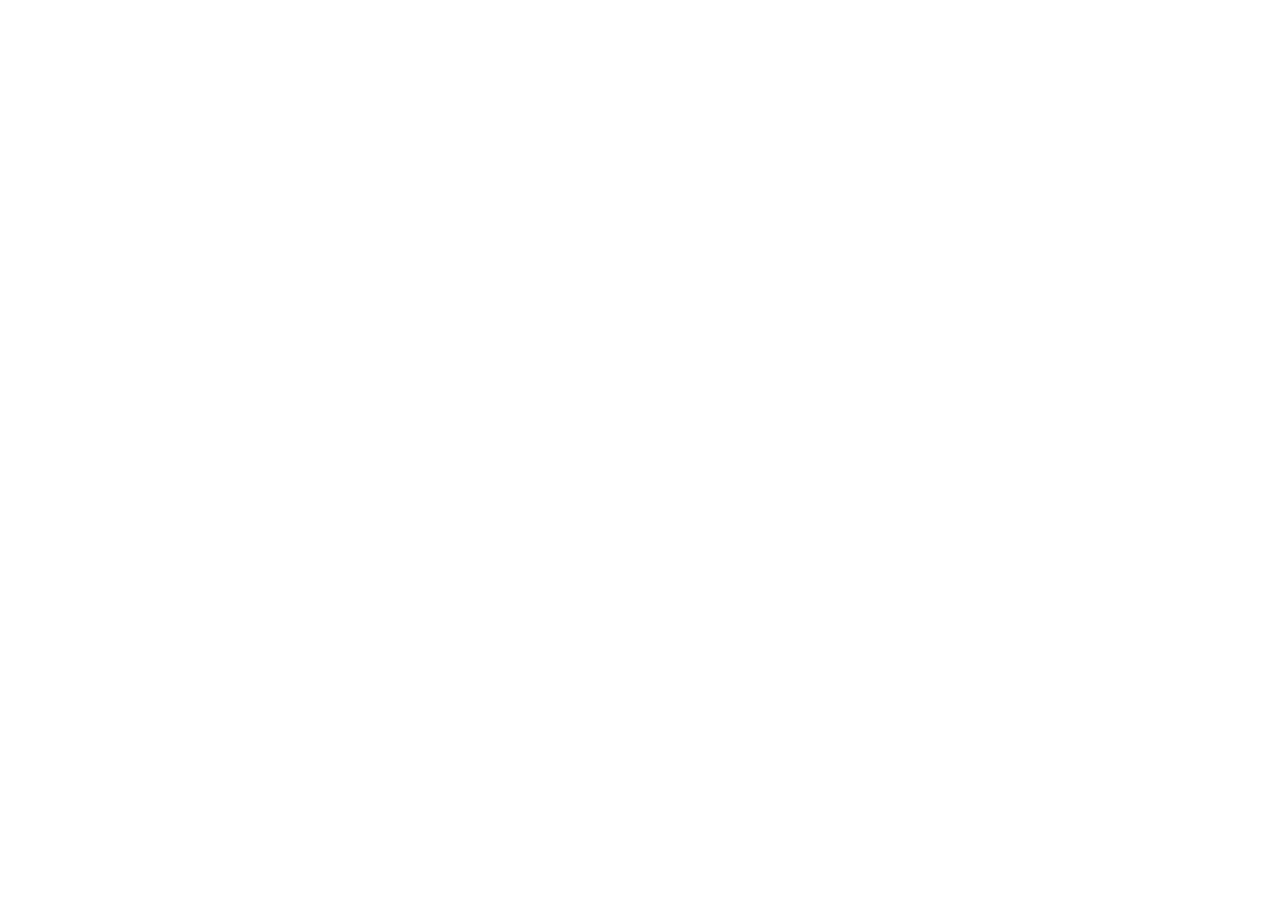
==== commit 7abb20e9: "blue design dashboard — built from commit bb2b6e4 with auth removed" ====
--- a/index.html
+++ b/index.html
@@ -4,8 +4,8 @@
     <meta charset="UTF-8" />
     <meta name="viewport" content="width=device-width, initial-scale=1.0" />
     <title>GuardedPay Admin Dashboard</title>
-    <script type="module" crossorigin src="/assets/index-whF6c4AJ.js"></script>
-    <link rel="stylesheet" crossorigin href="/assets/index-BSn85SAq.css">
+    <script type="module" crossorigin src="/blue-guardedpay/assets/index-BZ735rNK.js"></script>
+    <link rel="stylesheet" crossorigin href="/blue-guardedpay/assets/index-BfwPx5cm.css">
   </head>
   <body>
     <div id="root"></div>
